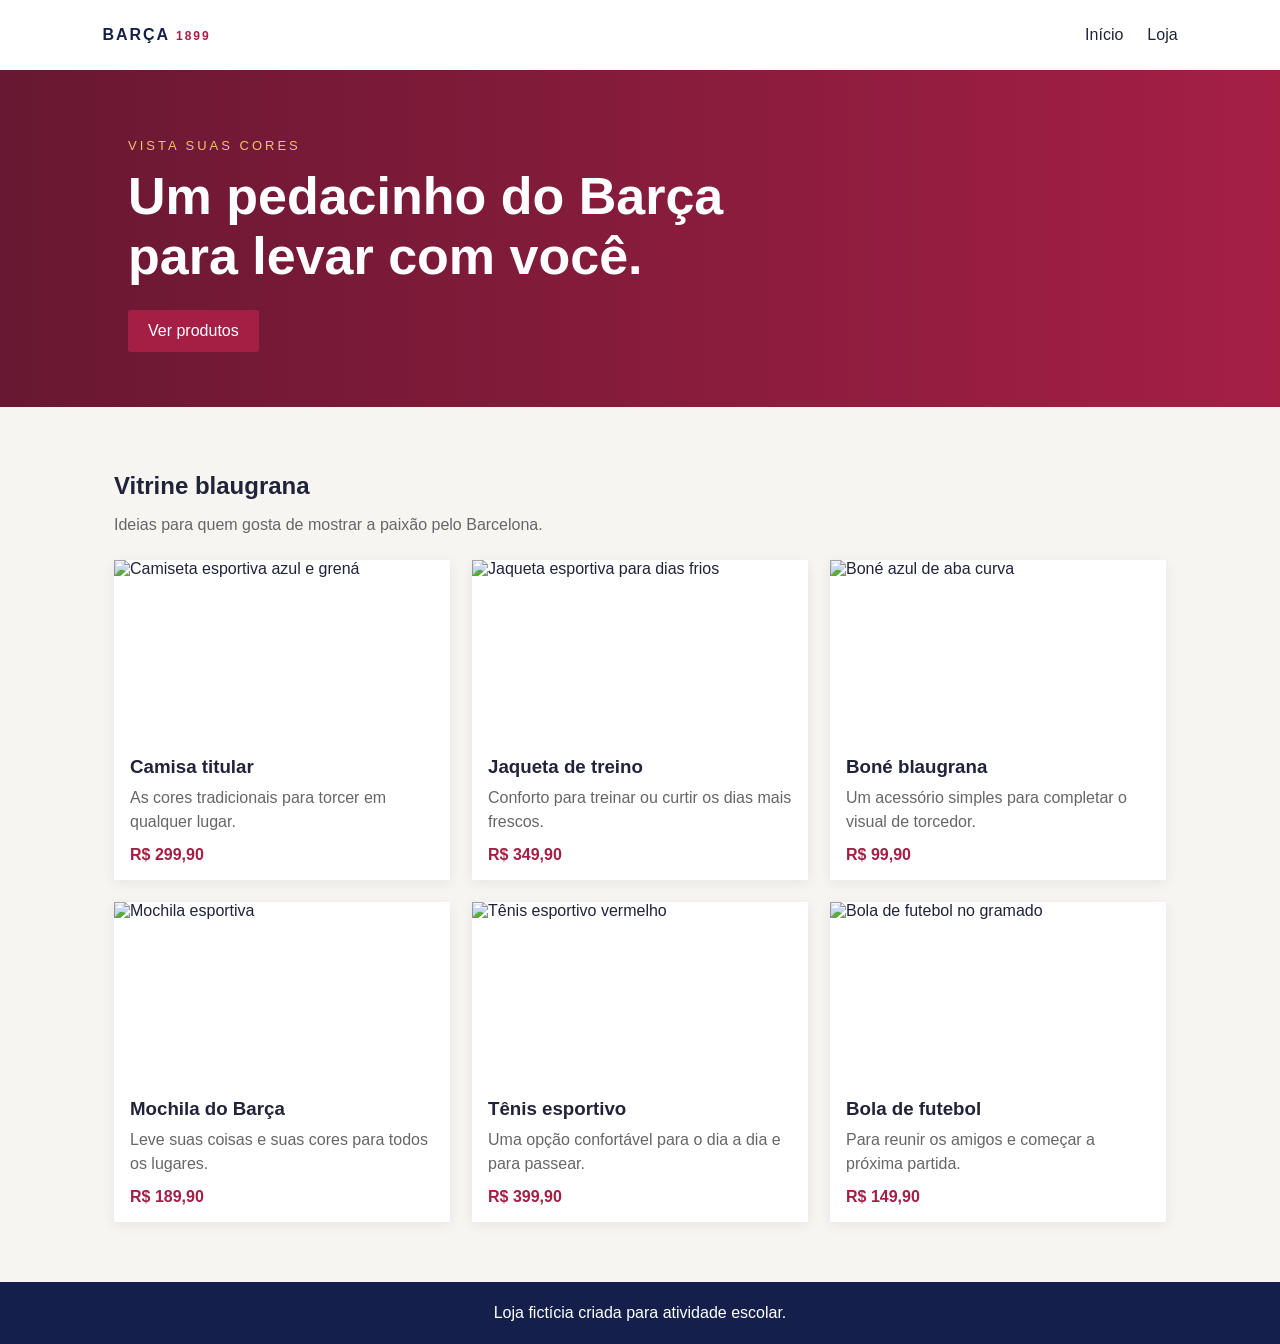
==== loja.html @ 8dc77459 "Agent host session 7fcd924e-1255-4569-8c91-f9eb9bb27017 - turn 1 start" ====
<!DOCTYPE html>
<html lang="pt-BR">
<head>
    <meta charset="UTF-8">
    <meta name="viewport" content="width=device-width, initial-scale=1.0">
    <title>Loja Barça | Produtos blaugranas</title>
    <link rel="stylesheet" href="style.css">
</head>
<body>
    <header class="topo">
        <a class="logo" href="index.html">BARÇA <span>1899</span></a>
        <nav>
            <a href="index.html">Início</a>
            <a href="loja.html">Loja</a>
        </nav>
    </header>

    <main>
        <section class="banner banner-loja">
            <p>VISTA SUAS CORES</p>
            <h1>Um pedacinho do Barça<br>para levar com você.</h1>
            <a class="botao" href="#produtos">Ver produtos</a>
        </section>

        <section class="conteudo" id="produtos">
            <h2>Vitrine blaugrana</h2>
            <p class="introducao">Ideias para quem gosta de mostrar a paixão pelo Barcelona.</p>
            <div class="grade">
                <article class="card produto">
                    <img src="https://images.unsplash.com/photo-1521572163474-6864f9cf17ab?auto=format&fit=crop&w=700&q=80" alt="Camiseta esportiva azul e grená">
                    <div class="card-texto"><h3>Camisa titular</h3><p>As cores tradicionais para torcer em qualquer lugar.</p><strong>R$ 299,90</strong></div>
                </article>
                <article class="card produto">
                    <img src="https://images.unsplash.com/photo-1551028719-00167b16eac5?auto=format&fit=crop&w=700&q=80" alt="Jaqueta esportiva para dias frios">
                    <div class="card-texto"><h3>Jaqueta de treino</h3><p>Conforto para treinar ou curtir os dias mais frescos.</p><strong>R$ 349,90</strong></div>
                </article>
                <article class="card produto">
                    <img src="https://images.unsplash.com/photo-1523398002811-999ca8dec234?auto=format&fit=crop&w=700&q=80" alt="Boné azul de aba curva">
                    <div class="card-texto"><h3>Boné blaugrana</h3><p>Um acessório simples para completar o visual de torcedor.</p><strong>R$ 99,90</strong></div>
                </article>
                <article class="card produto">
                    <img src="https://images.unsplash.com/photo-1553062407-98eeb64c6a62?auto=format&fit=crop&w=700&q=80" alt="Mochila esportiva">
                    <div class="card-texto"><h3>Mochila do Barça</h3><p>Leve suas coisas e suas cores para todos os lugares.</p><strong>R$ 189,90</strong></div>
                </article>
                <article class="card produto">
                    <img src="https://images.unsplash.com/photo-1542291026-7eec264c27ff?auto=format&fit=crop&w=700&q=80" alt="Tênis esportivo vermelho">
                    <div class="card-texto"><h3>Tênis esportivo</h3><p>Uma opção confortável para o dia a dia e para passear.</p><strong>R$ 399,90</strong></div>
                </article>
                <article class="card produto">
                    <img src="https://images.unsplash.com/photo-1574629810360-7efbbe195018?auto=format&fit=crop&w=700&q=80" alt="Bola de futebol no gramado">
                    <div class="card-texto"><h3>Bola de futebol</h3><p>Para reunir os amigos e começar a próxima partida.</p><strong>R$ 149,90</strong></div>
                </article>
            </div>
        </section>
    </main>

    <footer>Loja fictícia criada para atividade escolar.</footer>
</body>
</html>
---- style.css ----
* { box-sizing: border-box; }
body { margin: 0; color: #20233a; background: #f7f5f1; font-family: Arial, sans-serif; }
a { color: inherit; text-decoration: none; }
.topo { height: 70px; padding: 0 8%; display: flex; align-items: center; justify-content: space-between; background: white; }
.logo { color: #14204b; font-weight: bold; letter-spacing: 2px; }
.logo span { color: #a51f45; font-size: 12px; }
nav { display: flex; gap: 24px; }
nav a:hover { color: #a51f45; }
.banner { min-height: 300px; padding: 55px 10%; display: flex; flex-direction: column; align-items: flex-start; justify-content: center; position: relative; color: white; background: linear-gradient(90deg, #121a3c, #29396d); }
.banner::after { width: 10px; position: absolute; inset: 0 0 0 auto; background: #a51f45; content: ""; }
.banner p { color: #f0c46d; font-size: 13px; letter-spacing: 3px; }
h1 { margin: 0 0 24px; font-size: clamp(32px, 5vw, 52px); }
.botao { padding: 12px 20px; border-radius: 3px; background: #a51f45; color: white; }
.botao:hover { background: #c12d56; }
.banner-loja { background: linear-gradient(90deg, #681832, #a51f45); }
.conteudo { max-width: 1100px; margin: auto; padding: 45px 24px 60px; }
h2 { margin-bottom: 8px; }
.introducao { margin-bottom: 26px; color: #666; }
.grade { display: grid; grid-template-columns: repeat(3, 1fr); gap: 22px; }
.card { overflow: hidden; background: white; box-shadow: 0 3px 12px #17203a12; animation: surgir .5s ease both; transition: transform .2s, box-shadow .2s; }
.card:hover { transform: translateY(-5px); box-shadow: 0 9px 20px #17203a25; }
.card img { width: 100%; height: 180px; display: block; object-fit: cover; }
.card-texto { padding: 16px; }
h3 { margin: 0 0 8px; }
.card-texto p { min-height: 40px; margin: 0 0 12px; color: #666; line-height: 1.5; }
.produto strong { color: #a51f45; }
footer { padding: 22px; background: #14204b; color: white; text-align: center; }
@keyframes surgir { from { opacity: 0; transform: translateY(12px); } to { opacity: 1; transform: translateY(0); } }
@media (max-width: 750px) { .grade { grid-template-columns: repeat(2, 1fr); } .topo { padding: 0 5%; } }
@media (max-width: 480px) { .grade { grid-template-columns: 1fr; } .card img { height: 210px; } .banner { min-height: 260px; } }
@media (prefers-reduced-motion: reduce) { *, *::before, *::after { scroll-behavior: auto !important; transition-duration: .01ms !important; } }
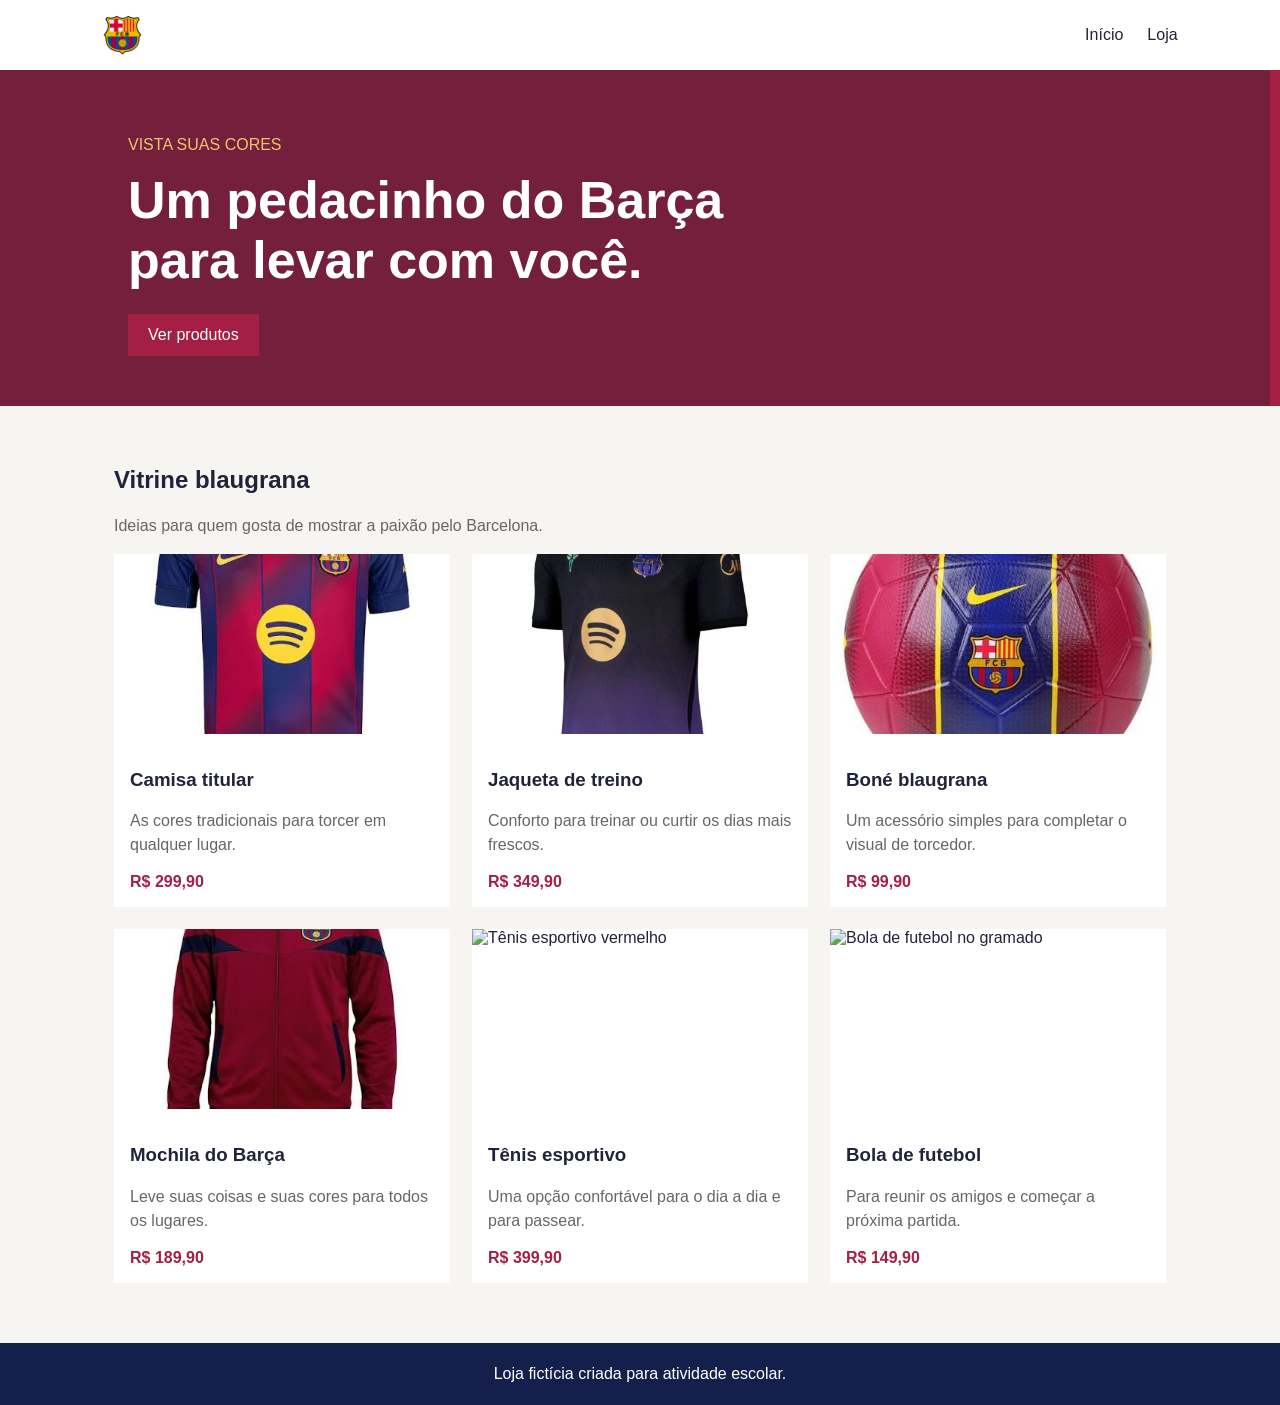
==== commit 5ffa0bbe: "Agent host session 7fcd924e-1255-4569-8c91-f9eb9bb27017 - turn 3 start" ====
--- a/loja.html
+++ b/loja.html
@@ -8,7 +8,9 @@
 </head>
 <body>
     <header class="topo">
-        <a class="logo" href="index.html">BARÇA <span>1899</span></a>
+        <a class="logo" href="index.html">
+            <img src="IMAGENS-SITE/FC_Barcelona_(crest).svg.webp" alt="Escudo do Barcelona">
+          </a>
         <nav>
             <a href="index.html">Início</a>
             <a href="loja.html">Loja</a>
@@ -27,19 +29,19 @@
             <p class="introducao">Ideias para quem gosta de mostrar a paixão pelo Barcelona.</p>
             <div class="grade">
                 <article class="card produto">
-                    <img src="https://images.unsplash.com/photo-1521572163474-6864f9cf17ab?auto=format&fit=crop&w=700&q=80" alt="Camiseta esportiva azul e grená">
+                    <img src="IMAGENS-SITE/camisa1.jpg" alt="Camiseta esportiva azul e grená">
                     <div class="card-texto"><h3>Camisa titular</h3><p>As cores tradicionais para torcer em qualquer lugar.</p><strong>R$ 299,90</strong></div>
                 </article>
                 <article class="card produto">
-                    <img src="https://images.unsplash.com/photo-1551028719-00167b16eac5?auto=format&fit=crop&w=700&q=80" alt="Jaqueta esportiva para dias frios">
+                    <img src="IMAGENS-SITE/camisa2.webp" alt="Jaqueta esportiva para dias frios">
                     <div class="card-texto"><h3>Jaqueta de treino</h3><p>Conforto para treinar ou curtir os dias mais frescos.</p><strong>R$ 349,90</strong></div>
                 </article>
                 <article class="card produto">
-                    <img src="https://images.unsplash.com/photo-1523398002811-999ca8dec234?auto=format&fit=crop&w=700&q=80" alt="Boné azul de aba curva">
+                    <img src="IMAGENS-SITE/bola.jpg" alt="Boné azul de aba curva">
                     <div class="card-texto"><h3>Boné blaugrana</h3><p>Um acessório simples para completar o visual de torcedor.</p><strong>R$ 99,90</strong></div>
                 </article>
                 <article class="card produto">
-                    <img src="https://images.unsplash.com/photo-1553062407-98eeb64c6a62?auto=format&fit=crop&w=700&q=80" alt="Mochila esportiva">
+                    <img src="IMAGENS-SITE/jaqueta.jpg" alt="Mochila esportiva">
                     <div class="card-texto"><h3>Mochila do Barça</h3><p>Leve suas coisas e suas cores para todos os lugares.</p><strong>R$ 189,90</strong></div>
                 </article>
                 <article class="card produto">
--- a/style.css
+++ b/style.css
@@ -1,31 +1,161 @@
-* { box-sizing: border-box; }
-body { margin: 0; color: #20233a; background: #f7f5f1; font-family: Arial, sans-serif; }
-a { color: inherit; text-decoration: none; }
-.topo { height: 70px; padding: 0 8%; display: flex; align-items: center; justify-content: space-between; background: white; }
-.logo { color: #14204b; font-weight: bold; letter-spacing: 2px; }
-.logo span { color: #a51f45; font-size: 12px; }
-nav { display: flex; gap: 24px; }
-nav a:hover { color: #a51f45; }
-.banner { min-height: 300px; padding: 55px 10%; display: flex; flex-direction: column; align-items: flex-start; justify-content: center; position: relative; color: white; background: linear-gradient(90deg, #121a3c, #29396d); }
-.banner::after { width: 10px; position: absolute; inset: 0 0 0 auto; background: #a51f45; content: ""; }
-.banner p { color: #f0c46d; font-size: 13px; letter-spacing: 3px; }
-h1 { margin: 0 0 24px; font-size: clamp(32px, 5vw, 52px); }
-.botao { padding: 12px 20px; border-radius: 3px; background: #a51f45; color: white; }
-.botao:hover { background: #c12d56; }
-.banner-loja { background: linear-gradient(90deg, #681832, #a51f45); }
-.conteudo { max-width: 1100px; margin: auto; padding: 45px 24px 60px; }
-h2 { margin-bottom: 8px; }
-.introducao { margin-bottom: 26px; color: #666; }
-.grade { display: grid; grid-template-columns: repeat(3, 1fr); gap: 22px; }
-.card { overflow: hidden; background: white; box-shadow: 0 3px 12px #17203a12; animation: surgir .5s ease both; transition: transform .2s, box-shadow .2s; }
-.card:hover { transform: translateY(-5px); box-shadow: 0 9px 20px #17203a25; }
-.card img { width: 100%; height: 180px; display: block; object-fit: cover; }
-.card-texto { padding: 16px; }
-h3 { margin: 0 0 8px; }
-.card-texto p { min-height: 40px; margin: 0 0 12px; color: #666; line-height: 1.5; }
-.produto strong { color: #a51f45; }
-footer { padding: 22px; background: #14204b; color: white; text-align: center; }
-@keyframes surgir { from { opacity: 0; transform: translateY(12px); } to { opacity: 1; transform: translateY(0); } }
-@media (max-width: 750px) { .grade { grid-template-columns: repeat(2, 1fr); } .topo { padding: 0 5%; } }
-@media (max-width: 480px) { .grade { grid-template-columns: 1fr; } .card img { height: 210px; } .banner { min-height: 260px; } }
-@media (prefers-reduced-motion: reduce) { *, *::before, *::after { scroll-behavior: auto !important; transition-duration: .01ms !important; } }
+* {
+    box-sizing: border-box;
+}
+
+body {
+    margin: 0;
+    background: #f7f5f1;
+    color: #20233a;
+    font: 16px Arial, sans-serif;
+}
+
+a {
+    color: inherit;
+    text-decoration: none;
+}
+
+.topo {
+    height: 70px;
+    padding: 0 8%;
+    display: flex;
+    align-items: center;
+    justify-content: space-between;
+    background: white;
+}
+
+.logo {
+    display: flex;
+    align-items: center;
+    gap: 8px;
+    color: #14204b;
+    font-weight: bold;
+}
+
+.logo img {
+    width: 40px;
+    height: 40px;
+    object-fit: contain;
+}
+
+.logo span, .produto strong {
+    color: #a51f45;
+}
+
+nav {
+    display: flex;
+    gap: 24px;
+}
+
+nav a:hover {
+    color: #a51f45;
+}
+
+.banner {
+    min-height: 300px;
+    padding: 50px 10%;
+    display: flex;
+    flex-direction: column;
+    align-items: flex-start;
+    justify-content: center;
+    position: relative;
+    background: #17234d;
+    color: white;
+}
+
+.banner::after {
+    width: 10px;
+    position: absolute;
+    inset: 0 0 0 auto;
+    background: #a51f45;
+    content: "";
+}
+
+.banner p {
+    color: #f0c46d;
+}
+
+h1 {
+    margin: 0 0 24px;
+    font-size: clamp(32px, 5vw, 52px);
+}
+
+.botao {
+    padding: 12px 20px;
+    background: #a51f45;
+    color: white;
+}
+
+.botao:hover {
+    background: #74203d;
+}
+
+.banner-loja {
+    background: #74203d;
+}
+
+.conteudo {
+    max-width: 1100px;
+    margin: auto;
+    padding: 40px 24px 60px;
+}
+
+.introducao, .card-texto p {
+    color: #666;
+    line-height: 1.5;
+}
+
+.grade {
+    display: grid;
+    grid-template-columns: repeat(3, 1fr);
+    gap: 22px;
+}
+
+.card {
+    overflow: hidden;
+    background: white;
+    animation: aparecer .5s ease;
+    transition: transform .2s;
+}
+
+.card:hover {
+    transform: translateY(-5px);
+}
+
+.card img {
+    width: 100%;
+    height: 180px;
+    display: block;
+    object-fit: cover;
+}
+
+.card-texto {
+    padding: 16px;
+}
+
+footer {
+    padding: 22px;
+    background: #14204b;
+    color: white;
+    text-align: center;
+}
+
+@keyframes aparecer {
+    from { opacity: 0; }
+    to { opacity: 1; }
+}
+
+@media (max-width: 750px) {
+    .grade { grid-template-columns: repeat(2, 1fr); }
+    .topo { padding: 0 5%; }
+}
+
+@media (max-width: 480px) {
+    .grade { grid-template-columns: 1fr; }
+}
+
+.rodape {
+    padding: 22px;
+    background: #14204b;
+    color: white;
+    text-align: center;
+}
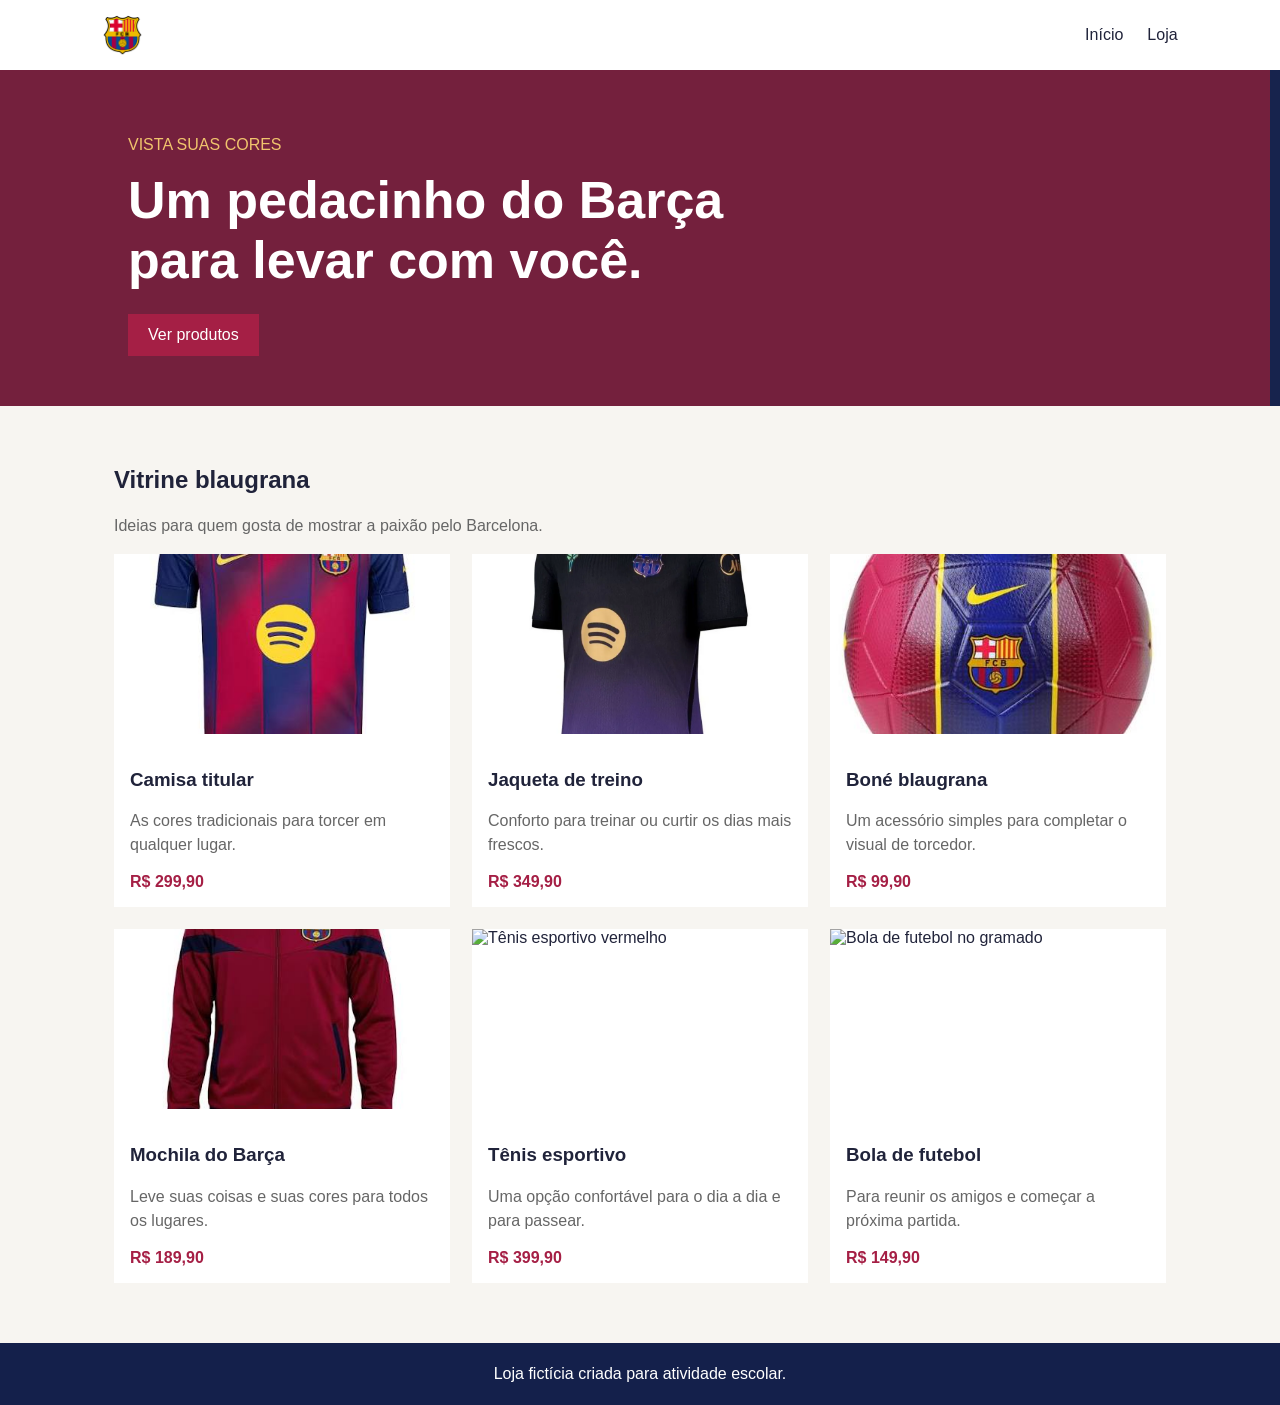
==== commit 987de4b5: "Agent host session 7fcd924e-1255-4569-8c91-f9eb9bb27017 - turn 3" ====
--- a/loja.html
+++ b/loja.html
@@ -4,7 +4,7 @@
     <meta charset="UTF-8">
     <meta name="viewport" content="width=device-width, initial-scale=1.0">
     <title>Loja Barça | Produtos blaugranas</title>
-    <link rel="stylesheet" href="style.css">
+    <link rel="stylesheet" href="loja.css">
 </head>
 <body>
     <header class="topo">
--- a/loja.css
+++ b/loja.css
@@ -0,0 +1,148 @@
+* {
+    box-sizing: border-box;
+}
+
+body {
+    margin: 0;
+    background: #f7f5f1;
+    color: #20233a;
+    font: 16px Arial, sans-serif;
+}
+
+a {
+    color: inherit;
+    text-decoration: none;
+}
+
+.topo {
+    height: 70px;
+    padding: 0 8%;
+    display: flex;
+    align-items: center;
+    justify-content: space-between;
+    background: white;
+}
+
+.logo {
+    display: flex;
+    align-items: center;
+}
+
+.logo img {
+    width: 40px;
+    height: 40px;
+    object-fit: contain;
+}
+
+nav {
+    display: flex;
+    gap: 24px;
+}
+
+nav a:hover {
+    color: #a51f45;
+}
+
+.banner {
+    min-height: 300px;
+    padding: 50px 10%;
+    display: flex;
+    flex-direction: column;
+    align-items: flex-start;
+    justify-content: center;
+    position: relative;
+    background: #74203d;
+    color: white;
+}
+
+.banner::after {
+    width: 10px;
+    position: absolute;
+    inset: 0 0 0 auto;
+    background: #17234d;
+    content: "";
+}
+
+.banner p {
+    color: #f0c46d;
+}
+
+h1 {
+    margin: 0 0 24px;
+    font-size: clamp(32px, 5vw, 52px);
+}
+
+.botao {
+    padding: 12px 20px;
+    background: #a51f45;
+    color: white;
+}
+
+.botao:hover {
+    background: #17234d;
+}
+
+.conteudo {
+    max-width: 1100px;
+    margin: auto;
+    padding: 40px 24px 60px;
+}
+
+.introducao,
+.card-texto p {
+    color: #666;
+    line-height: 1.5;
+}
+
+.grade {
+    display: grid;
+    grid-template-columns: repeat(3, 1fr);
+    gap: 22px;
+}
+
+.card {
+    overflow: hidden;
+    background: white;
+    animation: aparecer .5s ease;
+    transition: transform .2s;
+}
+
+.card:hover {
+    transform: translateY(-5px);
+}
+
+.card img {
+    width: 100%;
+    height: 180px;
+    display: block;
+    object-fit: cover;
+}
+
+.card-texto {
+    padding: 16px;
+}
+
+.produto strong {
+    color: #a51f45;
+}
+
+footer {
+    padding: 22px;
+    background: #14204b;
+    color: white;
+    text-align: center;
+}
+
+@keyframes aparecer {
+    from { opacity: 0; }
+    to { opacity: 1; }
+}
+
+@media (max-width: 750px) {
+    .grade { grid-template-columns: repeat(2, 1fr); }
+    .topo { padding: 0 5%; }
+}
+
+@media (max-width: 480px) {
+    .grade { grid-template-columns: 1fr; }
+}
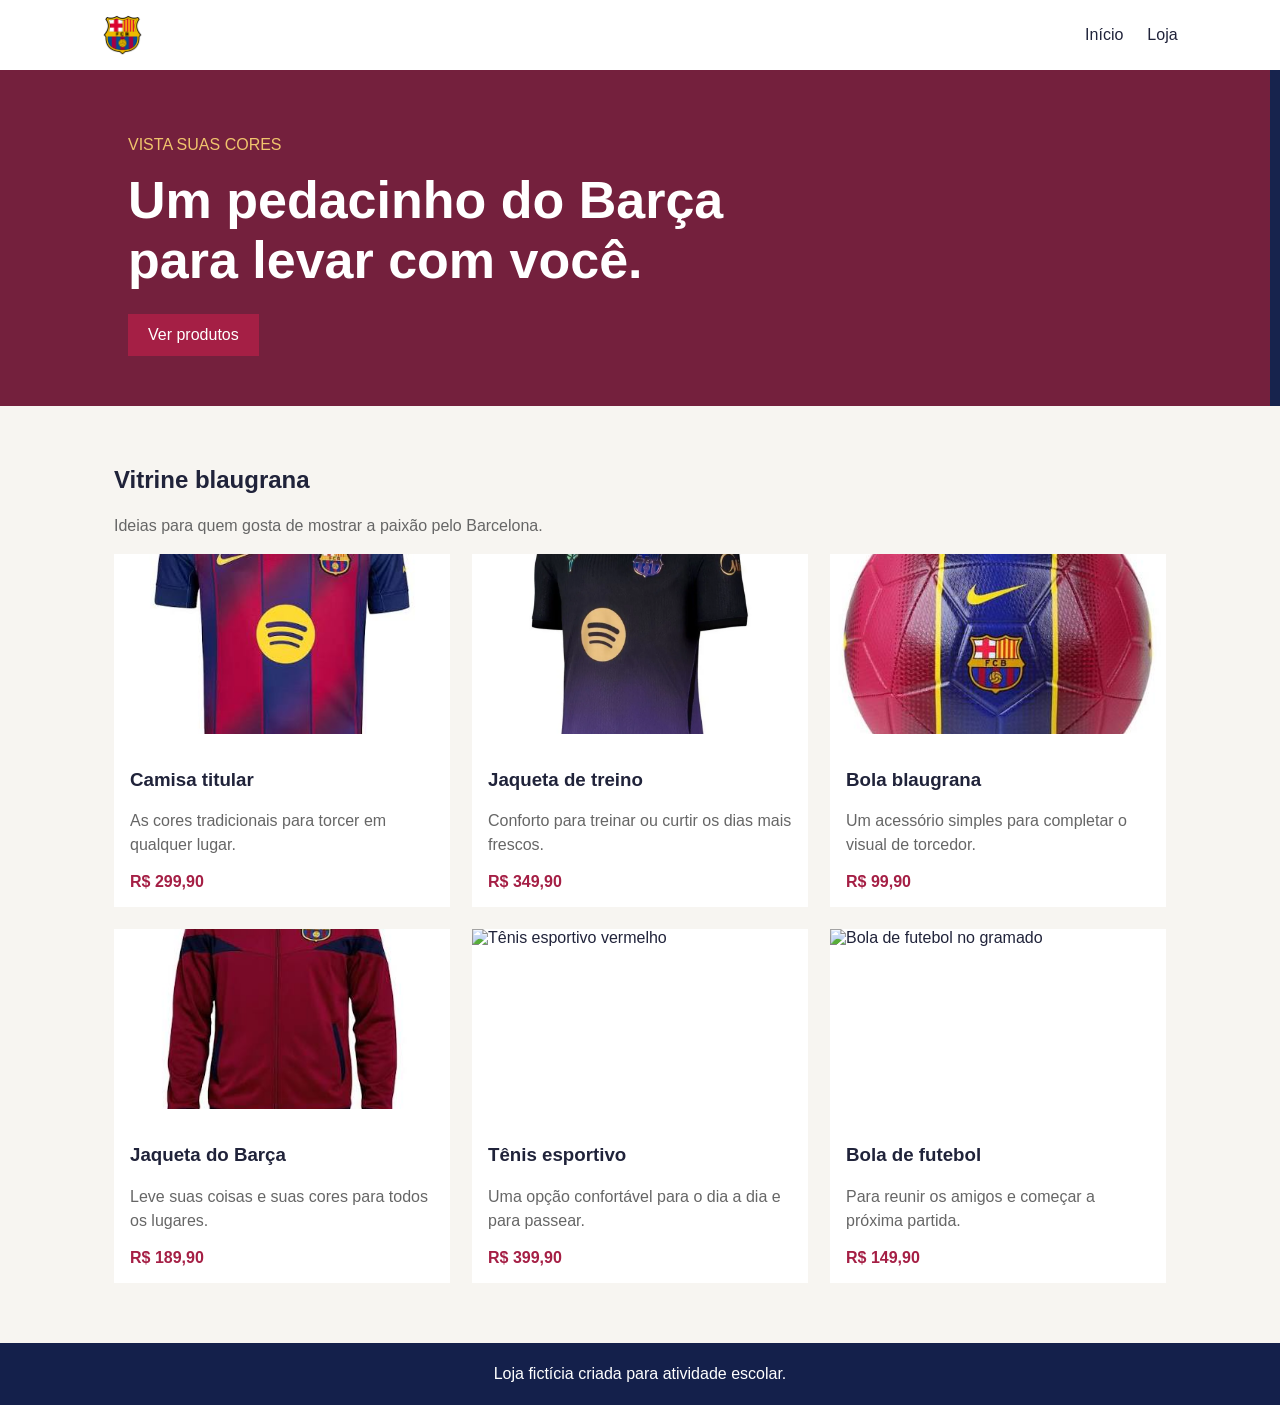
==== commit b18ac69b: "Agent host session 7fcd924e-1255-4569-8c91-f9eb9bb27017 - turn 4 start" ====
--- a/loja.html
+++ b/loja.html
@@ -37,12 +37,12 @@
                     <div class="card-texto"><h3>Jaqueta de treino</h3><p>Conforto para treinar ou curtir os dias mais frescos.</p><strong>R$ 349,90</strong></div>
                 </article>
                 <article class="card produto">
-                    <img src="IMAGENS-SITE/bola.jpg" alt="Boné azul de aba curva">
-                    <div class="card-texto"><h3>Boné blaugrana</h3><p>Um acessório simples para completar o visual de torcedor.</p><strong>R$ 99,90</strong></div>
+                    <img src="IMAGENS-SITE/bola.jpg" alt="Bola de futebol">
+                    <div class="card-texto"><h3>Bola blaugrana</h3><p>Um acessório simples para completar o visual de torcedor.</p><strong>R$ 99,90</strong></div>
                 </article>
                 <article class="card produto">
-                    <img src="IMAGENS-SITE/jaqueta.jpg" alt="Mochila esportiva">
-                    <div class="card-texto"><h3>Mochila do Barça</h3><p>Leve suas coisas e suas cores para todos os lugares.</p><strong>R$ 189,90</strong></div>
+                    <img src="IMAGENS-SITE/jaqueta.jpg" alt="Jaqueta esportiva">
+                    <div class="card-texto"><h3>Jaqueta do Barça</h3><p>Leve suas coisas e suas cores para todos os lugares.</p><strong>R$ 189,90</strong></div>
                 </article>
                 <article class="card produto">
                     <img src="https://images.unsplash.com/photo-1542291026-7eec264c27ff?auto=format&fit=crop&w=700&q=80" alt="Tênis esportivo vermelho">
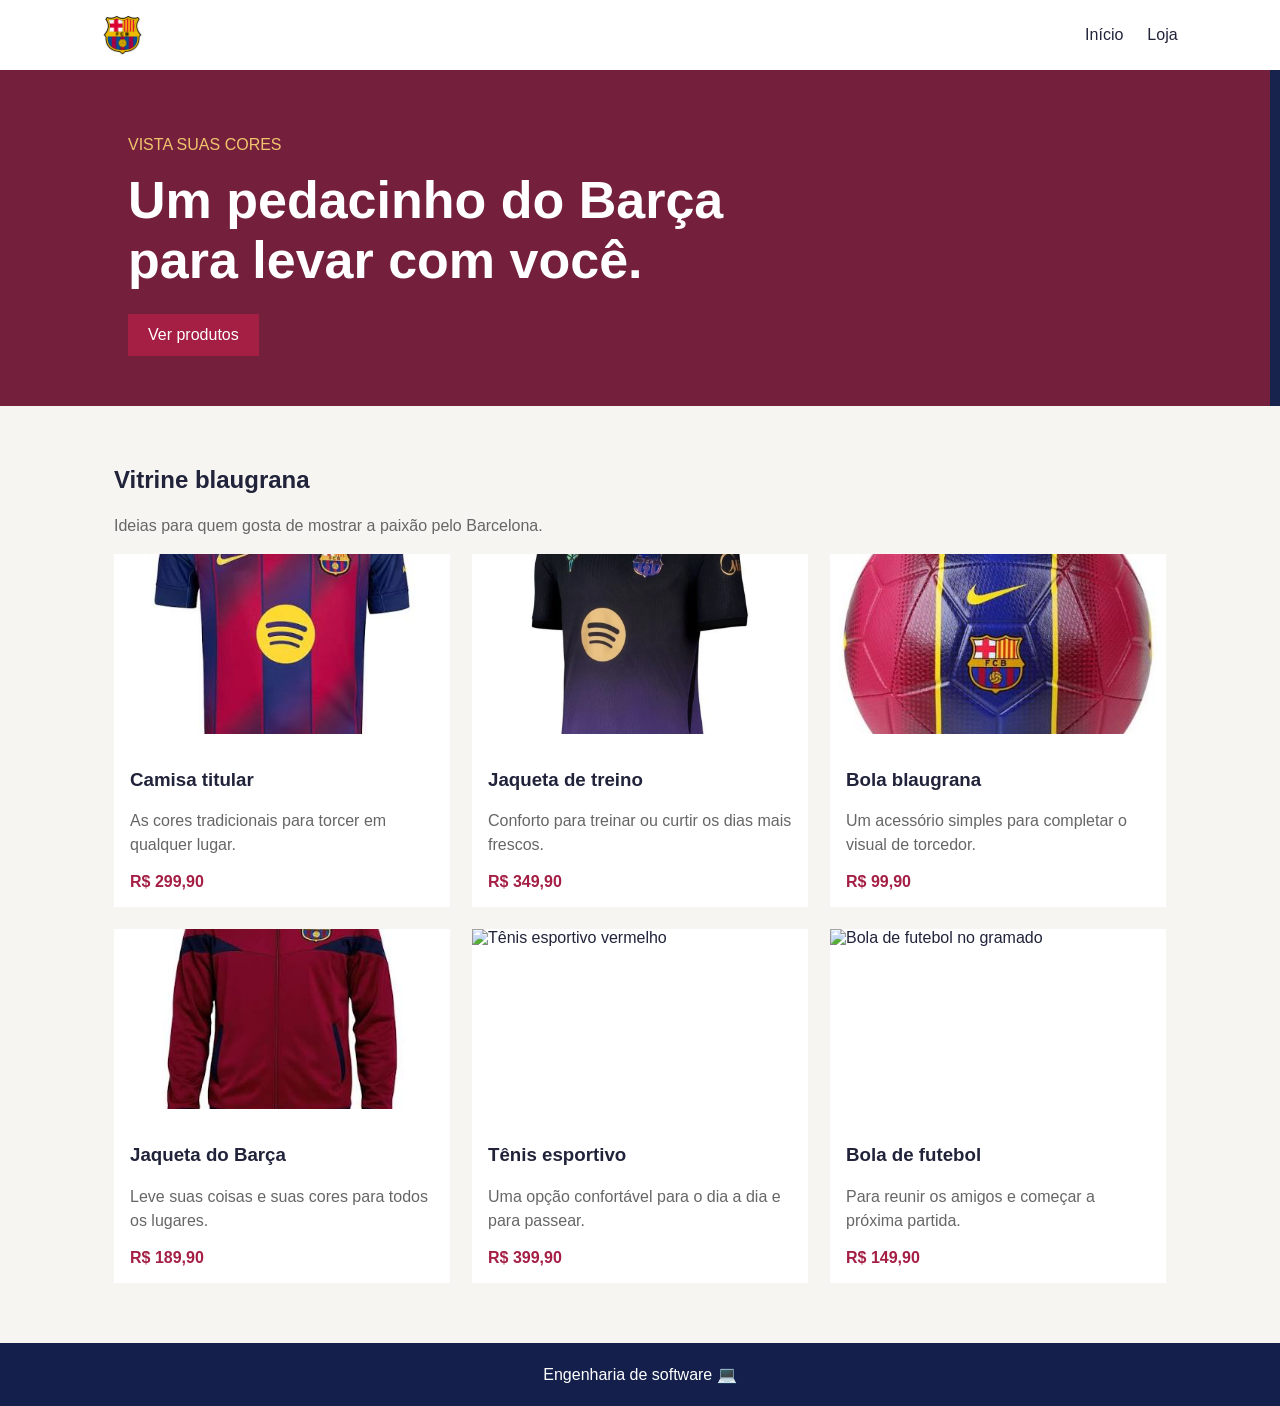
==== commit 9c4c0f9d: "estilo" ====
--- a/loja.html
+++ b/loja.html
@@ -56,6 +56,6 @@
         </section>
     </main>
 
-    <footer>Loja fictícia criada para atividade escolar.</footer>
+    <footer>Engenharia de software 💻</footer>
 </body>
 </html>
--- a/loja.css
+++ b/loja.css
@@ -70,6 +70,9 @@
 h1 {
     margin: 0 0 24px;
     font-size: clamp(32px, 5vw, 52px);
+    animation: aparecer 1s ease;
+    animation-delay: 1s;
+    animation-fill-mode: both;
 }
 
 .botao {
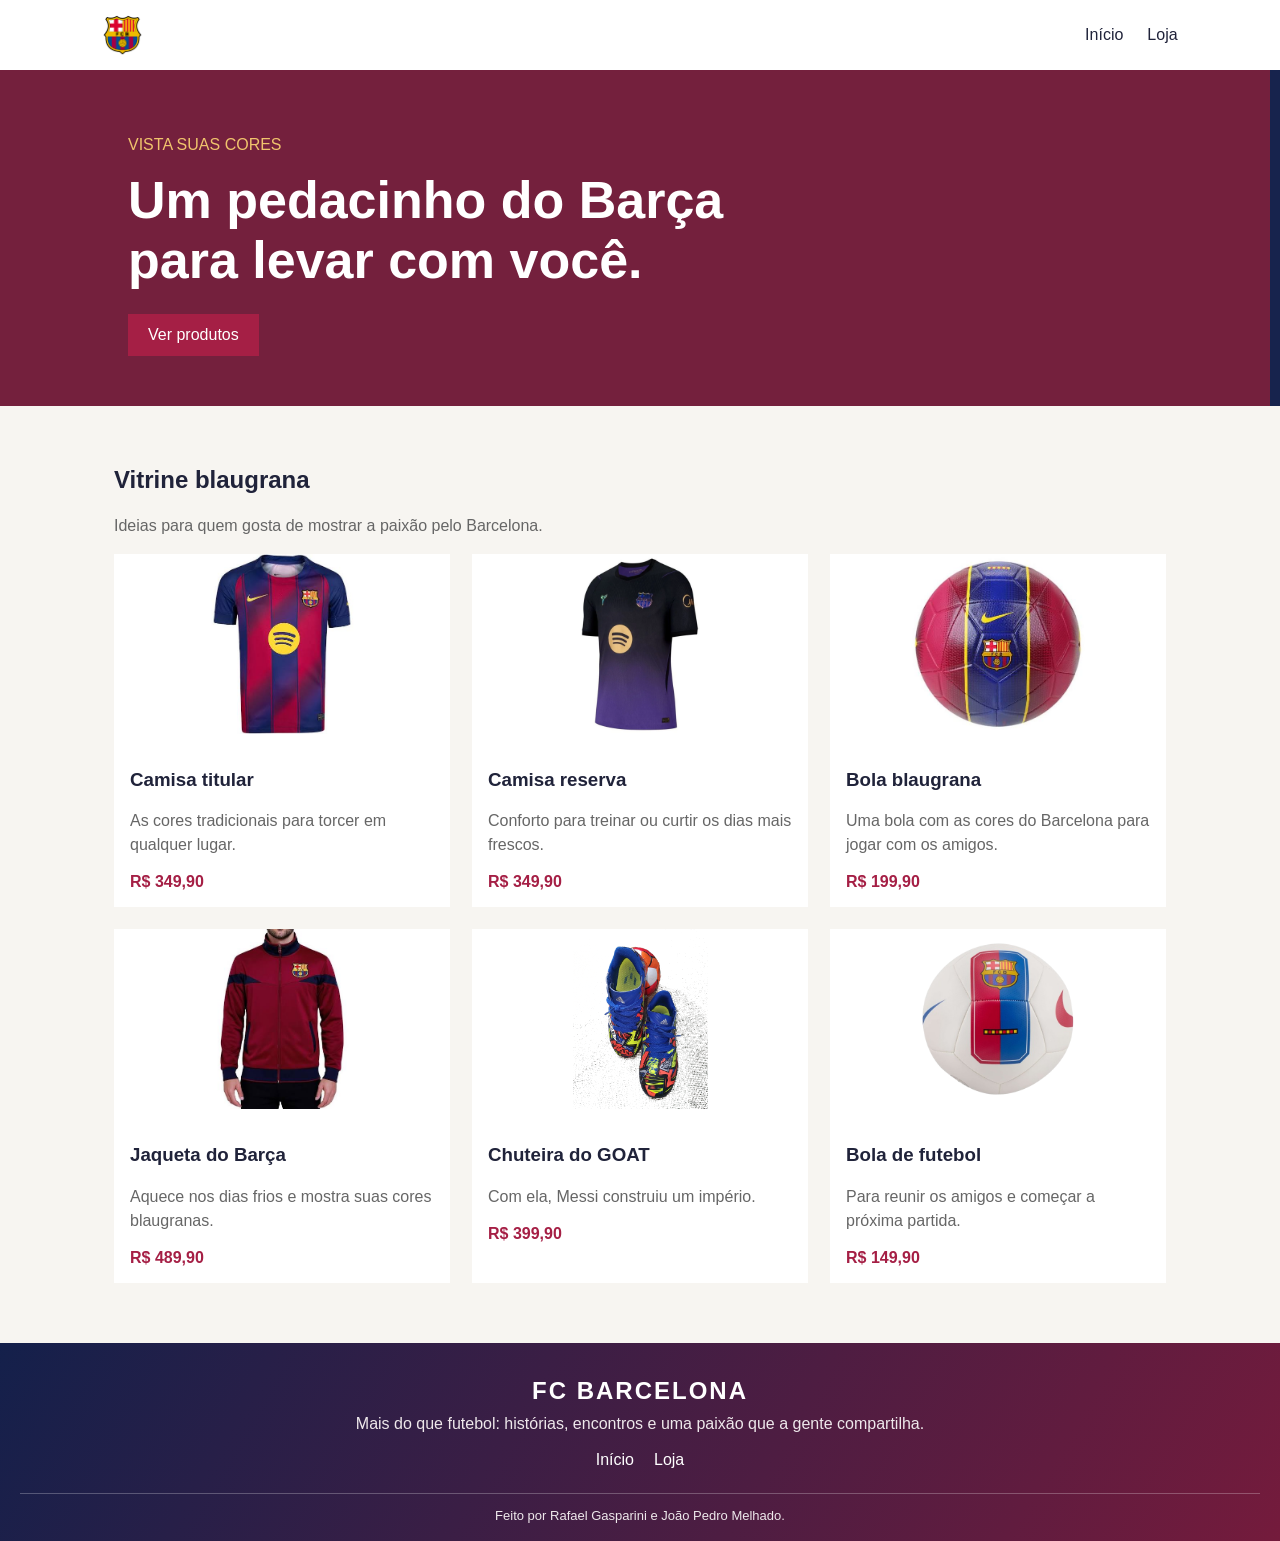
==== commit 8ea06c84: "finalização" ====
--- a/loja.html
+++ b/loja.html
@@ -3,14 +3,14 @@
 <head>
     <meta charset="UTF-8">
     <meta name="viewport" content="width=device-width, initial-scale=1.0">
-    <title>Loja Barça | Produtos blaugranas</title>
+    <title>Loja Barça</title>
     <link rel="stylesheet" href="loja.css">
 </head>
 <body>
     <header class="topo">
         <a class="logo" href="index.html">
             <img src="IMAGENS-SITE/FC_Barcelona_(crest).svg.webp" alt="Escudo do Barcelona">
-          </a>
+        </a>
         <nav>
             <a href="index.html">Início</a>
             <a href="loja.html">Loja</a>
@@ -30,32 +30,42 @@
             <div class="grade">
                 <article class="card produto">
                     <img src="IMAGENS-SITE/camisa1.jpg" alt="Camiseta esportiva azul e grená">
-                    <div class="card-texto"><h3>Camisa titular</h3><p>As cores tradicionais para torcer em qualquer lugar.</p><strong>R$ 299,90</strong></div>
+                    <div class="card-texto"><h3>Camisa titular</h3><p>As cores tradicionais para torcer em qualquer lugar.</p><strong>R$ 349,90</strong></div>
                 </article>
                 <article class="card produto">
-                    <img src="IMAGENS-SITE/camisa2.webp" alt="Jaqueta esportiva para dias frios">
-                    <div class="card-texto"><h3>Jaqueta de treino</h3><p>Conforto para treinar ou curtir os dias mais frescos.</p><strong>R$ 349,90</strong></div>
+                    <img src="IMAGENS-SITE/camisa2.webp" alt="Camisa alternativa do Barcelona">
+                    <div class="card-texto"><h3>Camisa reserva</h3><p>Conforto para treinar ou curtir os dias mais frescos.</p><strong>R$ 349,90</strong></div>
                 </article>
                 <article class="card produto">
                     <img src="IMAGENS-SITE/bola.jpg" alt="Bola de futebol">
-                    <div class="card-texto"><h3>Bola blaugrana</h3><p>Um acessório simples para completar o visual de torcedor.</p><strong>R$ 99,90</strong></div>
+                    <div class="card-texto"><h3>Bola blaugrana</h3><p>Uma bola com as cores do Barcelona para jogar com os amigos.</p><strong>R$ 199,90</strong></div>
                 </article>
                 <article class="card produto">
                     <img src="IMAGENS-SITE/jaqueta.jpg" alt="Jaqueta esportiva">
-                    <div class="card-texto"><h3>Jaqueta do Barça</h3><p>Leve suas coisas e suas cores para todos os lugares.</p><strong>R$ 189,90</strong></div>
+                    <div class="card-texto"><h3>Jaqueta do Barça</h3><p>Aquece nos dias frios e mostra suas cores blaugranas.</p><strong>R$ 489,90</strong></div>
                 </article>
                 <article class="card produto">
-                    <img src="https://images.unsplash.com/photo-1542291026-7eec264c27ff?auto=format&fit=crop&w=700&q=80" alt="Tênis esportivo vermelho">
-                    <div class="card-texto"><h3>Tênis esportivo</h3><p>Uma opção confortável para o dia a dia e para passear.</p><strong>R$ 399,90</strong></div>
+                    <img class="chuteira-img" src="IMAGENS-SITE/chuteira.png" alt="Par de chuteiras coloridas do Barcelona">
+                    <div class="card-texto"><h3>Chuteira do GOAT</h3><p>Com ela, Messi construiu um império.</p><strong>R$ 399,90</strong></div>
                 </article>
                 <article class="card produto">
-                    <img src="https://images.unsplash.com/photo-1574629810360-7efbbe195018?auto=format&fit=crop&w=700&q=80" alt="Bola de futebol no gramado">
+                    <img src="IMAGENS-SITE/branca-removebg-preview.png" alt="Bola de futebol no gramado">
                     <div class="card-texto"><h3>Bola de futebol</h3><p>Para reunir os amigos e começar a próxima partida.</p><strong>R$ 149,90</strong></div>
                 </article>
             </div>
         </section>
     </main>
 
-    <footer>Engenharia de software 💻</footer>
+    <footer class="rodape">
+        <div class="rodape-conteudo">
+            <h2>FC Barcelona</h2>
+            <p>Mais do que futebol: histórias, encontros e uma paixão que a gente compartilha.</p>
+            <nav class="rodape-links" aria-label="Links do rodapé">
+                <a href="index.html">Início</a>
+                <a href="loja.html">Loja</a>
+            </nav>
+        </div>
+        <p class="rodape-creditos">Feito por Rafael Gasparini e João Pedro Melhado.</p>
+    </footer>
 </body>
 </html>
--- a/loja.css
+++ b/loja.css
@@ -121,6 +121,16 @@
     object-fit: cover;
 }
 
+.card img.chuteira-img {
+    object-fit: contain;
+    background: transparent;
+}
+
+.produto img {
+    object-fit: contain;
+    background: white;
+}
+
 .card-texto {
     padding: 16px;
 }
@@ -129,11 +139,41 @@
     color: #a51f45;
 }
 
-footer {
-    padding: 22px;
-    background: #14204b;
+.rodape {
+    padding: 34px 20px 18px;
+    background: linear-gradient(120deg, #14204b, #741b3c);
     color: white;
     text-align: center;
+}
+
+.rodape-conteudo h2 {
+    margin: 0 0 10px;
+    font-size: 24px;
+    text-transform: uppercase;
+    letter-spacing: 2px;
+}
+
+.rodape-conteudo p {
+    margin: 0 auto 18px;
+    color: #eee8eb;
+}
+
+.rodape-links {
+    display: flex;
+    justify-content: center;
+    gap: 20px;
+}
+
+.rodape-links a:hover {
+    color: #f0c46d;
+}
+
+.rodape-creditos {
+    margin: 24px 0 0;
+    padding-top: 14px;
+    border-top: 1px solid #ffffff40;
+    color: #eee8eb;
+    font-size: 13px;
 }
 
 @keyframes aparecer {
